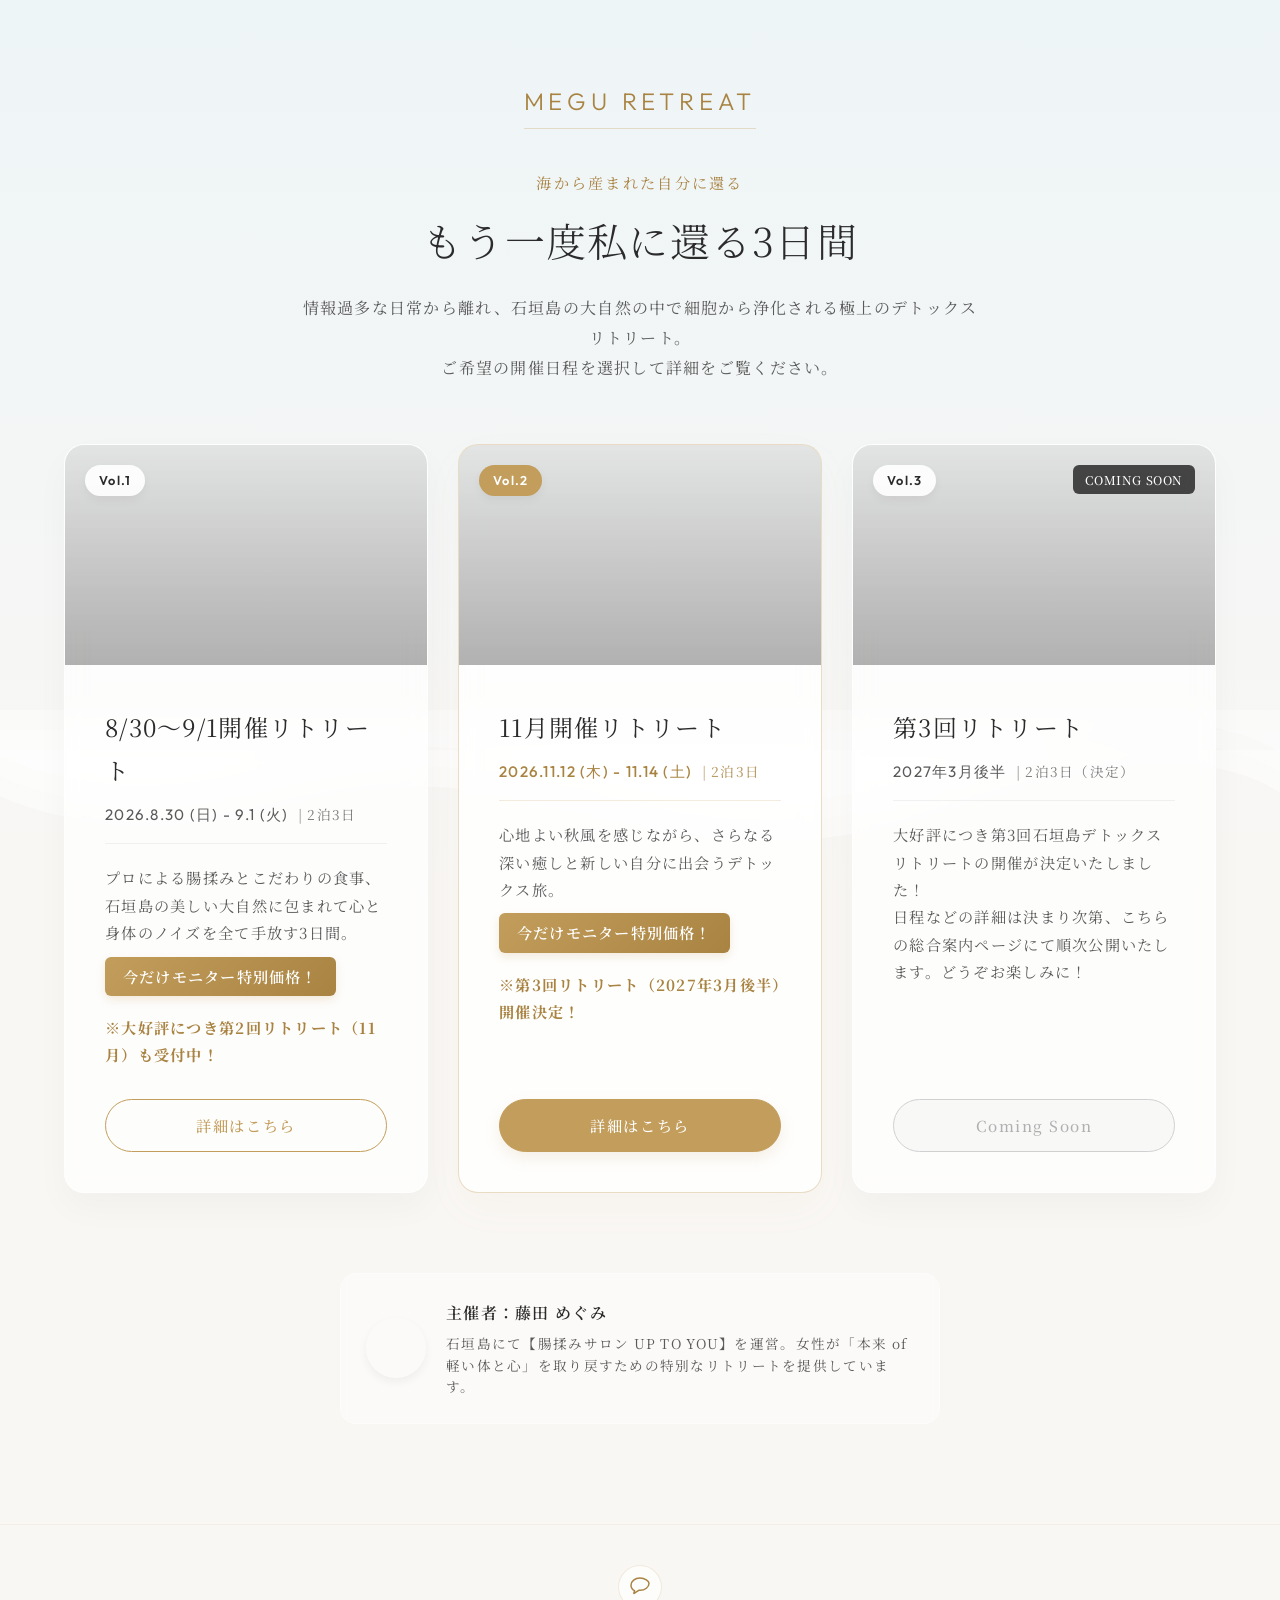
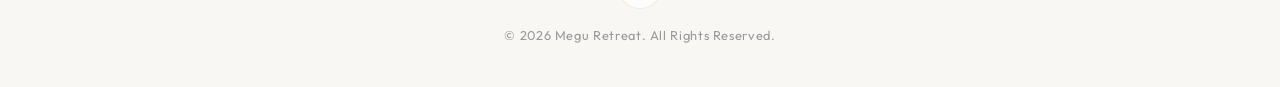
==== index.html @ 82de1147 "Add files via upload" ====
<!DOCTYPE html>
<html lang="ja">
<head>
    <meta charset="UTF-8">
    <meta name="viewport" content="width=device-width, initial-scale=1.0">
    <title>もう一度私に還る3日間 〜石垣島デトックスリトリート 総合案内〜</title>
    <meta name="description" content="もう一度私に還る3日間。腸から人生を整える石垣島リトリートの総合案内ページです。ご希望の日程を選択して詳細をご覧ください。">
    <!-- Google Fonts for premium typography -->
    <link rel="preconnect" href="https://fonts.googleapis.com">
    <link rel="preconnect" href="https://fonts.gstatic.com" crossorigin>
    <link href="https://fonts.googleapis.com/css2?family=Noto+Serif+JP:wght@300;400;600&family=Outfit:wght@300;400&display=swap" rel="stylesheet">
    <link rel="stylesheet" href="portal_style.css">
</head>
<body>
    <!-- Top Decorative Wave Background Overlay -->
    <div class="ocean-bg">
        <div class="wave wave1"></div>
        <div class="wave wave2"></div>
        <div class="wave wave3"></div>
    </div>

    <!-- Main Content -->
    <main class="portal-container">
        <!-- Header / Logo -->
        <header class="portal-header">
            <div class="logo">Megu Retreat</div>
        </header>

        <!-- Welcome Section -->
        <section class="welcome-section">
            <p class="welcome-sub">海から産まれた自分に還る</p>
            <h1 class="welcome-title">もう一度私に還る3日間</h1>
            <p class="welcome-desc">
                情報過多な日常から離れ、石垣島の大自然の中で細胞から浄化される極上のデトックスリトリート。<br>
                ご希望の開催日程を選択して詳細をご覧ください。
            </p>
        </section>

        <!-- Choice Cards Section -->
        <section class="cards-section">
            <div class="cards-grid">
                <!-- Vol.1 Card -->
                <div class="portal-card">
                    <div class="card-image-box" style="background-image: url('https://megu-ishigaki.github.io/retreat/images/683950818_955530456968960_5264120412928472228_n.jpg');">
                        <div class="card-badge">Vol.1</div>
                    </div>
                    <div class="card-content">
                        <h2 class="card-title">8/30〜9/1開催リトリート</h2>
                        <p class="card-date">2026.8.30 (日) - 9.1 (火) <span>| 2泊3日</span></p>
                        <p class="card-text">
                            プロによる腸揉みとこだわりの食事、石垣島の美しい大自然に包まれて心と身体のノイズを全て手放す3日間。<br>
                            <span class="monitor-badge">今だけモニター特別価格！</span>
                            <strong style="color: var(--primary-dark); display: block; margin-top: 8px;">※大好評につき第2回リトリート（11月）も受付中！</strong>
                        </p>
                        <a href="https://megu-ishigaki.github.io/retreat/" class="btn-portal">詳細はこちら</a>
                    </div>
                </div>

                <!-- Vol.2 Card (11月) -->
                <div class="portal-card highlight-card">
                    <div class="card-image-box" style="background-image: url('https://megu-ishigaki.github.io/retreat/images/678379756_1978113483078701_2156994088743516557_n.jpg');">
                        <div class="card-badge gold">Vol.2</div>
                    </div>
                    <div class="card-content">
                        <h2 class="card-title">11月開催リトリート</h2>
                        <p class="card-date gold-date">2026.11.12 (木) - 11.14 (土) <span>| 2泊3日</span></p>
                        <p class="card-text">
                            心地よい秋風を感じながら、さらなる深い癒しと新しい自分に出会うデトックス旅。<br>
                            <span class="monitor-badge">今だけモニター特別価格！</span>
                            <strong style="color: var(--primary-dark); display: block; margin-top: 8px;">※第3回リトリート（2027年3月後半）開催決定！</strong>
                        </p>
                        <a href="https://megu-ishigaki.github.io/retreat2/" class="btn-portal filled">詳細はこちら</a>
                    </div>
                </div>

                <!-- Vol.3 Card (第3回 Coming Soon) -->
                <div class="portal-card">
                    <div class="card-image-box" style="background-image: url('https://images.unsplash.com/photo-1507525428034-b723cf961d3e?auto=format&fit=crop&w=800&q=80');">
                        <div class="card-badge">Vol.3</div>
                        <div class="card-pop-tag" style="background: rgba(43,43,43,0.85);">COMING SOON</div>
                    </div>
                    <div class="card-content">
                        <h2 class="card-title">第3回リトリート</h2>
                        <p class="card-date">2027年3月後半 <span>| 2泊3日（決定）</span></p>
                        <p class="card-text">
                            大好評につき第3回石垣島デトックスリトリートの開催が決定いたしました！<br>
                            日程などの詳細は決まり次第、こちらの総合案内ページにて順次公開いたします。どうぞお楽しみに！
                        </p>
                        <a href="javascript:void(0);" class="btn-portal disabled">Coming Soon</a>
                    </div>
                </div>
            </div>
        </section>

        <!-- Organizer Brief -->
        <section class="organizer-brief">
            <div class="organizer-box">
                <div class="organizer-avatar" style="background-image: url('https://megu-ishigaki.github.io/retreat/images/676887972_970373008977301_2734371401482440871_n.jpg');"></div>
                <div class="organizer-info">
                    <h3>主催者：藤田 めぐみ</h3>
                    <p>石垣島にて【腸揉みサロン UP TO YOU】を運営。女性が「本来 of 軽い体と心」を取り戻すための特別なリトリートを提供しています。</p>
                </div>
            </div>
        </section>
    </main>

    <!-- Footer -->
    <footer class="portal-footer">
        <div class="footer-sns">
            <a href="https://lin.ee/xbLCPCN" target="_blank" rel="noopener noreferrer" class="sns-icon" title="LINE">
                <!-- Simple Elegant SVG LINE Bubble Icon -->
                <svg viewBox="0 0 24 24" width="24" height="24" stroke="currentColor" stroke-width="1.5" fill="none" stroke-linecap="round" stroke-linejoin="round">
                    <path d="M12 3c-4.97 0-9 3.19-9 7.13 0 2.27 1.34 4.29 3.52 5.56-.16.58-.59 2.12-.68 2.45-.1.38.13.37.28.27.21-.14 3.32-2.25 4.65-3.15.4.06.81.09 1.23.09 4.97 0 9-3.19 9-7.13C21 6.19 16.97 3 12 3z"></path>
                </svg>
            </a>
        </div>
        <p class="copyright">&copy; 2026 Megu Retreat. All Rights Reserved.</p>
    </footer>
</body>
</html>
---- portal_style.css ----
/* portal_style.css */

/* Reset & Root Variables */
:root {
    --primary: #c29d5b; /* Elegant gold tone */
    --primary-dark: #a98342;
    --text-main: #2b2b2b;
    --text-light: #5a5a5a;
    --bg-main: #f9f7f4; /* Very soft sandy white */
    --font-serif: 'Noto Serif JP', serif;
    --font-sans: 'Outfit', sans-serif;
    --transition-slow: all 0.6s cubic-bezier(0.25, 1, 0.5, 1);
    --transition-fast: all 0.3s ease;
}

* {
    margin: 0;
    padding: 0;
    box-sizing: border-box;
}

body {
    font-family: var(--font-serif);
    color: var(--text-main);
    background-color: var(--bg-main);
    line-height: 1.8;
    letter-spacing: 0.08em;
    min-height: 100vh;
    display: flex;
    flex-direction: column;
    position: relative;
    overflow-x: hidden;
}

a {
    text-decoration: none;
    color: inherit;
}

/* 🌊 Animated Ocean Wave Background */
.ocean-bg {
    position: fixed;
    top: 0;
    left: 0;
    width: 100%;
    height: 100%;
    background: linear-gradient(180deg, #eef5f7 0%, #f9f7f4 100%);
    z-index: -2;
    overflow: hidden;
}

.wave {
    position: absolute;
    bottom: -150px;
    left: 0;
    width: 200%;
    height: 300px;
    background: url('data:image/svg+xml;utf8,<svg xmlns="http://www.w3.org/2000/svg" viewBox="0 0 1200 120" preserveAspectRatio="none"><path d="M0,0V46.29c47.79,22.2,103.59,32.17,158,28,70.36-5.37,136.33-33.31,206.8-37.5C438.64,32.43,512.34,53.67,583,72.05c69.27,18,138.3,24.88,209.4,13.08,36.15-6,69.85-17.84,104.45-29.34C989.49,25,1113-14.29,1200,42.4V0Z" fill="%23ffffff" opacity="0.45"/></svg>') repeat-x;
    background-size: 50% 120px;
    transform: translate3d(0, 0, 0);
}

.wave1 {
    animation: wave-motion 25s cubic-bezier(0.36, 0.45, 0.63, 0.53) infinite;
    z-index: 1;
}

.wave2 {
    bottom: -130px;
    animation: wave-motion 18s cubic-bezier(0.36, 0.45, 0.63, 0.53) -2s infinite;
    opacity: 0.7;
    z-index: 2;
}

.wave3 {
    bottom: -110px;
    animation: wave-motion 12s cubic-bezier(0.36, 0.45, 0.63, 0.53) -4s infinite;
    opacity: 0.9;
    z-index: 3;
}

@keyframes wave-motion {
    0% { transform: translateX(0); }
    100% { transform: translateX(-50%); }
}

/* Main Container */
.portal-container {
    width: 90%;
    max-width: 1200px;
    margin: 0 auto;
    padding: 80px 0 100px;
    flex: 1;
    display: flex;
    flex-direction: column;
    justify-content: center;
}

/* Header */
.portal-header {
    text-align: center;
    margin-bottom: 40px;
}

.portal-header .logo {
    font-family: var(--font-sans);
    font-size: 1.5rem;
    font-weight: 300;
    letter-spacing: 0.2em;
    color: var(--primary-dark);
    text-transform: uppercase;
    display: inline-block;
    border-bottom: 1px solid rgba(194, 157, 91, 0.3);
    padding-bottom: 5px;
}

/* Welcome Section */
.welcome-section {
    text-align: center;
    margin-bottom: 60px;
}

.welcome-sub {
    font-size: 0.95rem;
    color: var(--primary-dark);
    letter-spacing: 0.15em;
    margin-bottom: 15px;
}

.welcome-title {
    font-size: 2.5rem;
    font-weight: 300;
    line-height: 1.4;
    margin-bottom: 25px;
    color: var(--text-main);
}

.welcome-desc {
    font-size: 1rem;
    color: var(--text-light);
    max-width: 680px;
    margin: 0 auto;
    line-height: 1.9;
}

/* Cards Section */
.cards-section {
    margin-bottom: 60px;
}

.cards-grid {
    display: grid;
    grid-template-columns: repeat(3, 1fr);
    gap: 30px;
}

/* Portal Card Style */
.portal-card {
    background: rgba(255, 255, 255, 0.7);
    border: 1px solid rgba(255, 255, 255, 0.5);
    border-radius: 20px;
    overflow: hidden;
    backdrop-filter: blur(10px);
    -webkit-backdrop-filter: blur(10px);
    box-shadow: 0 15px 35px rgba(0, 0, 0, 0.03);
    display: flex;
    flex-direction: column;
    transition: var(--transition-slow);
}

.portal-card:hover {
    transform: translateY(-8px);
    box-shadow: 0 25px 50px rgba(194, 157, 91, 0.08);
    border-color: rgba(194, 157, 91, 0.3);
    background: rgba(255, 255, 255, 0.85);
}

/* Highlighted (Vol.2) Card */
.highlight-card {
    border-color: rgba(194, 157, 91, 0.35);
    background: rgba(255, 255, 255, 0.8);
    box-shadow: 0 15px 40px rgba(194, 157, 91, 0.04);
}

.highlight-card:hover {
    border-color: rgba(194, 157, 91, 0.6);
    background: rgba(255, 255, 255, 0.95);
}

.card-image-box {
    height: 220px;
    background-size: cover;
    background-position: center;
    position: relative;
}

.card-image-box::before {
    content: '';
    position: absolute;
    top: 0; left: 0; width: 100%; height: 100%;
    background: linear-gradient(to bottom, rgba(0,0,0,0.1), rgba(0,0,0,0.3));
}

.card-badge {
    position: absolute;
    top: 20px;
    left: 20px;
    background: rgba(255, 255, 255, 0.9);
    color: var(--text-main);
    padding: 4px 14px;
    border-radius: 30px;
    font-family: var(--font-sans);
    font-size: 0.8rem;
    letter-spacing: 0.1em;
    font-weight: 600;
    box-shadow: 0 4px 10px rgba(0,0,0,0.05);
}

.card-badge.gold {
    background: var(--primary);
    color: #fff;
}

.card-pop-tag {
    position: absolute;
    top: 20px;
    right: 20px;
    background: rgba(194, 157, 91, 0.9);
    backdrop-filter: blur(5px);
    -webkit-backdrop-filter: blur(5px);
    color: #fff;
    font-size: 0.75rem;
    padding: 4px 12px;
    border-radius: 6px;
    letter-spacing: 0.05em;
    font-weight: 500;
}

.card-content {
    padding: 40px;
    flex: 1;
    display: flex;
    flex-direction: column;
}

.card-title {
    font-size: 1.5rem;
    font-weight: 400;
    margin-bottom: 10px;
    color: var(--text-main);
}

.card-date {
    font-family: var(--font-sans);
    font-size: 0.95rem;
    color: var(--text-light);
    margin-bottom: 20px;
    border-bottom: 1px solid rgba(0, 0, 0, 0.05);
    padding-bottom: 15px;
}

.card-date span {
    font-family: var(--font-serif);
    font-size: 0.85rem;
    opacity: 0.8;
    margin-left: 5px;
}

.gold-date {
    color: var(--primary-dark);
    font-weight: 500;
    border-color: rgba(194, 157, 91, 0.2);
}

.card-text {
    font-size: 0.95rem;
    color: var(--text-light);
    margin-bottom: 30px;
    line-height: 1.8;
    flex: 1;
}

/* Button Portal */
.btn-portal {
    display: block;
    text-align: center;
    border: 1px solid var(--primary);
    color: var(--primary);
    padding: 12px 30px;
    border-radius: 30px;
    font-size: 0.95rem;
    font-weight: 500;
    letter-spacing: 0.1em;
    transition: var(--transition-fast);
}

.btn-portal:hover {
    background-color: var(--primary);
    color: #fff;
    box-shadow: 0 8px 20px rgba(194, 157, 91, 0.2);
}

.btn-portal.filled {
    background-color: var(--primary);
    color: #fff;
    box-shadow: 0 6px 15px rgba(194, 157, 91, 0.15);
}

.btn-portal.filled:hover {
    background-color: var(--primary-dark);
    border-color: var(--primary-dark);
    box-shadow: 0 8px 25px rgba(194, 157, 91, 0.3);
}

.btn-portal.disabled {
    border-color: #d0d0d0;
    color: #b0b0b0;
    background-color: rgba(240, 240, 240, 0.4);
    cursor: not-allowed;
    pointer-events: none;
    box-shadow: none;
}

/* Organizer Brief */
.organizer-brief {
    margin-top: 20px;
    display: flex;
    justify-content: center;
}

.organizer-box {
    background: rgba(255, 255, 255, 0.4);
    border: 1px solid rgba(255, 255, 255, 0.3);
    border-radius: 16px;
    padding: 25px;
    display: flex;
    align-items: center;
    gap: 20px;
    max-width: 600px;
    backdrop-filter: blur(5px);
    -webkit-backdrop-filter: blur(5px);
}

.organizer-avatar {
    width: 60px;
    height: 60px;
    border-radius: 50%;
    background-size: cover;
    background-position: center;
    box-shadow: 0 4px 10px rgba(0,0,0,0.05);
    flex-shrink: 0;
}

.organizer-info h3 {
    font-size: 1rem;
    font-weight: 600;
    margin-bottom: 5px;
    color: var(--text-main);
}

.organizer-info p {
    font-size: 0.85rem;
    color: var(--text-light);
    line-height: 1.6;
}

/* Portal Footer */
.portal-footer {
    text-align: center;
    padding: 40px 0;
    border-top: 1px solid rgba(194, 157, 91, 0.1);
    background: transparent;
    z-index: 10;
}

.footer-sns {
    margin-bottom: 15px;
}

.sns-icon {
    display: inline-flex;
    align-items: center;
    justify-content: center;
    width: 44px;
    height: 44px;
    border-radius: 50%;
    background: rgba(255, 255, 255, 0.7);
    border: 1px solid rgba(194, 157, 91, 0.2);
    color: var(--primary-dark);
    transition: var(--transition-fast);
}

.sns-icon:hover {
    background: var(--primary);
    color: #fff;
    transform: scale(1.08);
    box-shadow: 0 5px 15px rgba(194, 157, 91, 0.2);
}

.copyright {
    font-family: var(--font-sans);
    font-size: 0.8rem;
    color: #999;
    letter-spacing: 0.05em;
}

/* Responsive Styles */
@media (max-width: 992px) {
    .cards-grid {
        grid-template-columns: repeat(2, 1fr);
        gap: 30px;
    }
}

@media (max-width: 768px) {
    .portal-container {
        padding: 50px 0 70px;
    }
    
    .welcome-title {
        font-size: 1.8rem;
    }
    
    .cards-grid {
        grid-template-columns: 1fr;
        gap: 30px;
    }
    
    .card-image-box {
        height: 180px;
    }
    
    .card-content {
        padding: 30px 20px;
    }
    
    .organizer-box {
        flex-direction: column;
        text-align: center;
        padding: 20px;
    }
}

/* 追加されたモニター価格バッジのスタイル */
.monitor-badge {
    display: inline-block;
    background: linear-gradient(135deg, #c29d5b 0%, #a98342 100%);
    color: #fff;
    font-size: 0.95rem;
    font-weight: 600;
    padding: 6px 18px;
    border-radius: 6px;
    margin: 10px 0;
    letter-spacing: 0.08em;
    box-shadow: 0 4px 10px rgba(194, 157, 91, 0.2);
}
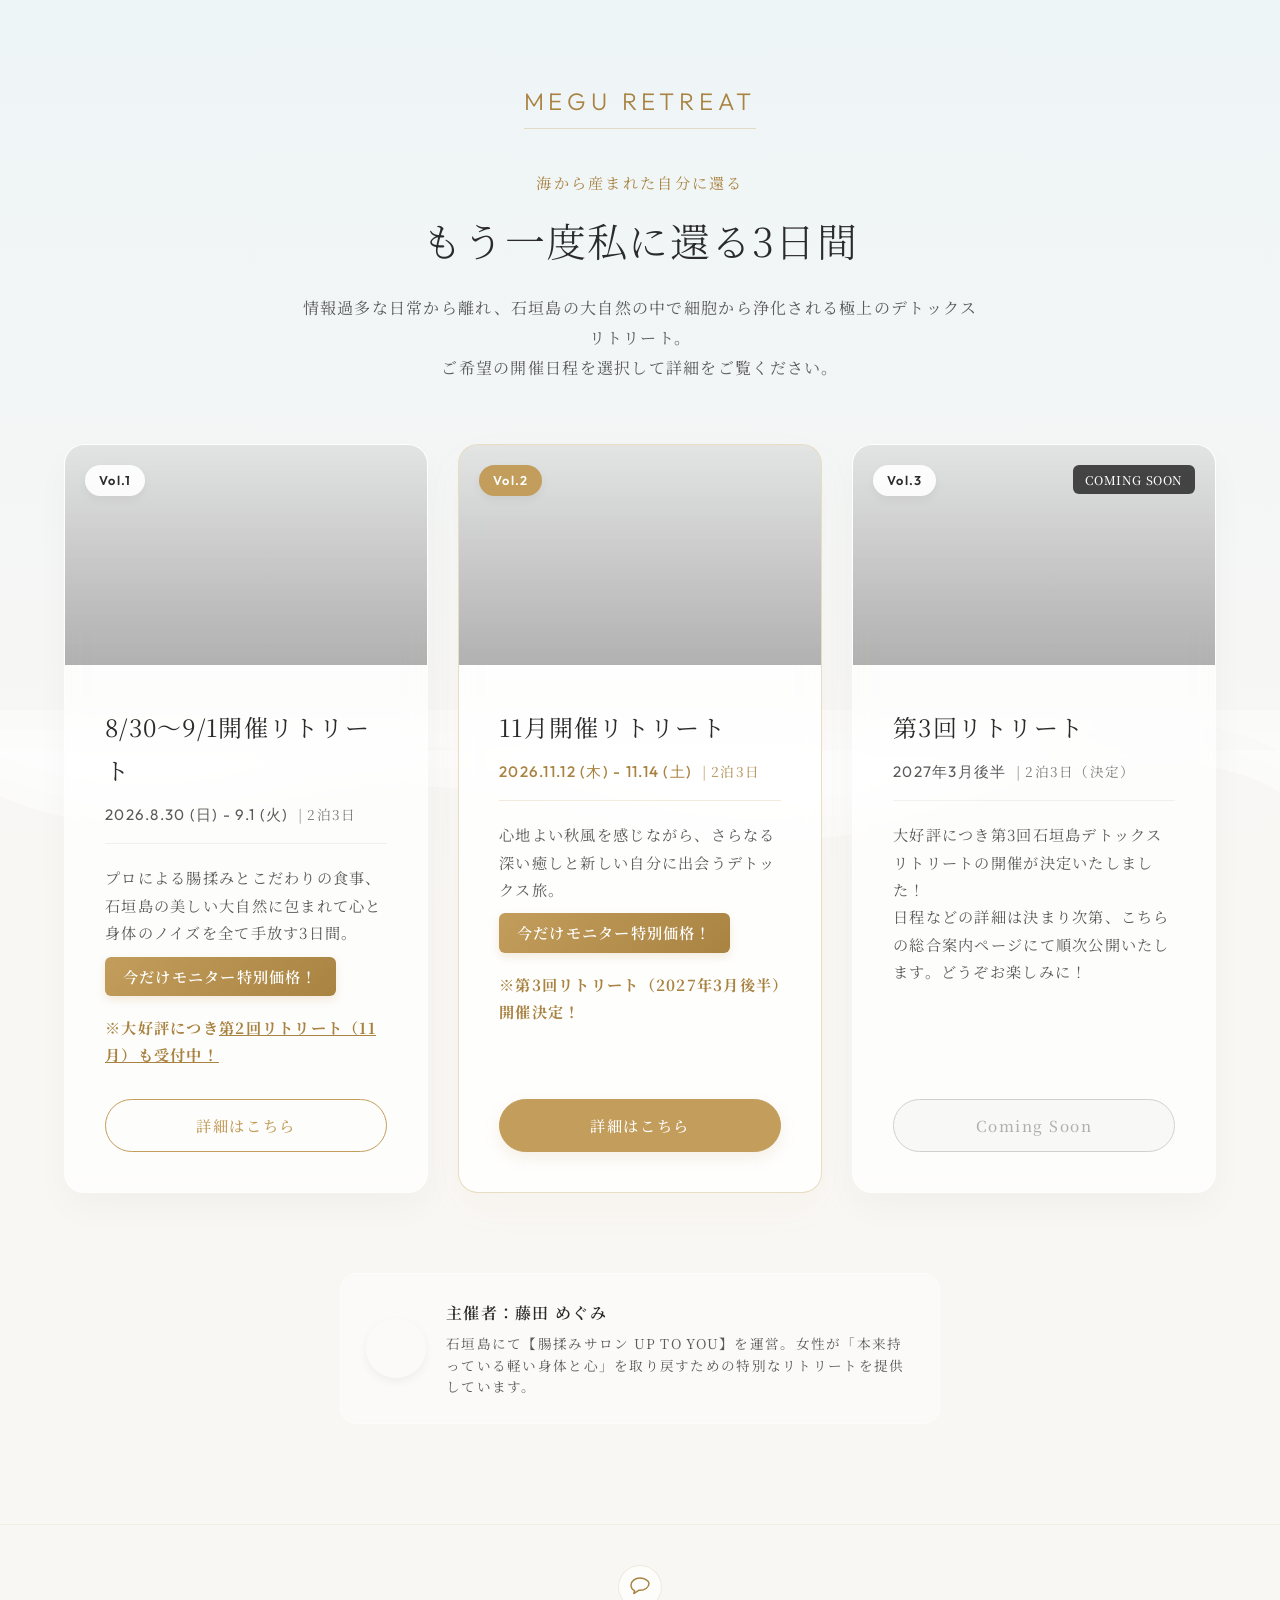
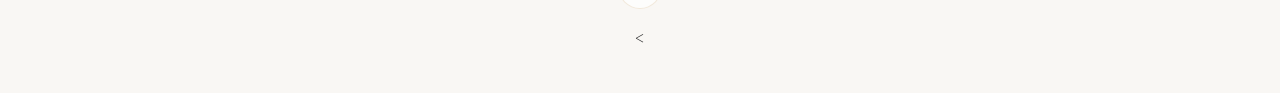
==== commit 7dbf5df4: "Add files via upload" ====
--- a/index.html
+++ b/index.html
@@ -50,7 +50,7 @@
                         <p class="card-text">
                             プロによる腸揉みとこだわりの食事、石垣島の美しい大自然に包まれて心と身体のノイズを全て手放す3日間。<br>
                             <span class="monitor-badge">今だけモニター特別価格！</span>
-                            <strong style="color: var(--primary-dark); display: block; margin-top: 8px;">※大好評につき第2回リトリート（11月）も受付中！</strong>
+                            <strong style="color: var(--primary-dark); display: block; margin-top: 8px;">※大好評につき<a href="../vol2/" style="color: var(--primary-dark); text-decoration: underline;">第2回リトリート（11月）も受付中！</a></strong>
                         </p>
                         <a href="https://megu-ishigaki.github.io/retreat/" class="btn-portal">詳細はこちら</a>
                     </div>
@@ -98,7 +98,7 @@
                 <div class="organizer-avatar" style="background-image: url('https://megu-ishigaki.github.io/retreat/images/676887972_970373008977301_2734371401482440871_n.jpg');"></div>
                 <div class="organizer-info">
                     <h3>主催者：藤田 めぐみ</h3>
-                    <p>石垣島にて【腸揉みサロン UP TO YOU】を運営。女性が「本来 of 軽い体と心」を取り戻すための特別なリトリートを提供しています。</p>
+                    <p>石垣島にて【腸揉みサロン UP TO YOU】を運営。女性が「本来持っている軽い身体と心」を取り戻すための特別なリトリートを提供しています。</p>
                 </div>
             </div>
         </section>
@@ -114,7 +114,4 @@
                 </svg>
             </a>
         </div>
-        <p class="copyright">&copy; 2026 Megu Retreat. All Rights Reserved.</p>
-    </footer>
-</body>
-</html>
+        <
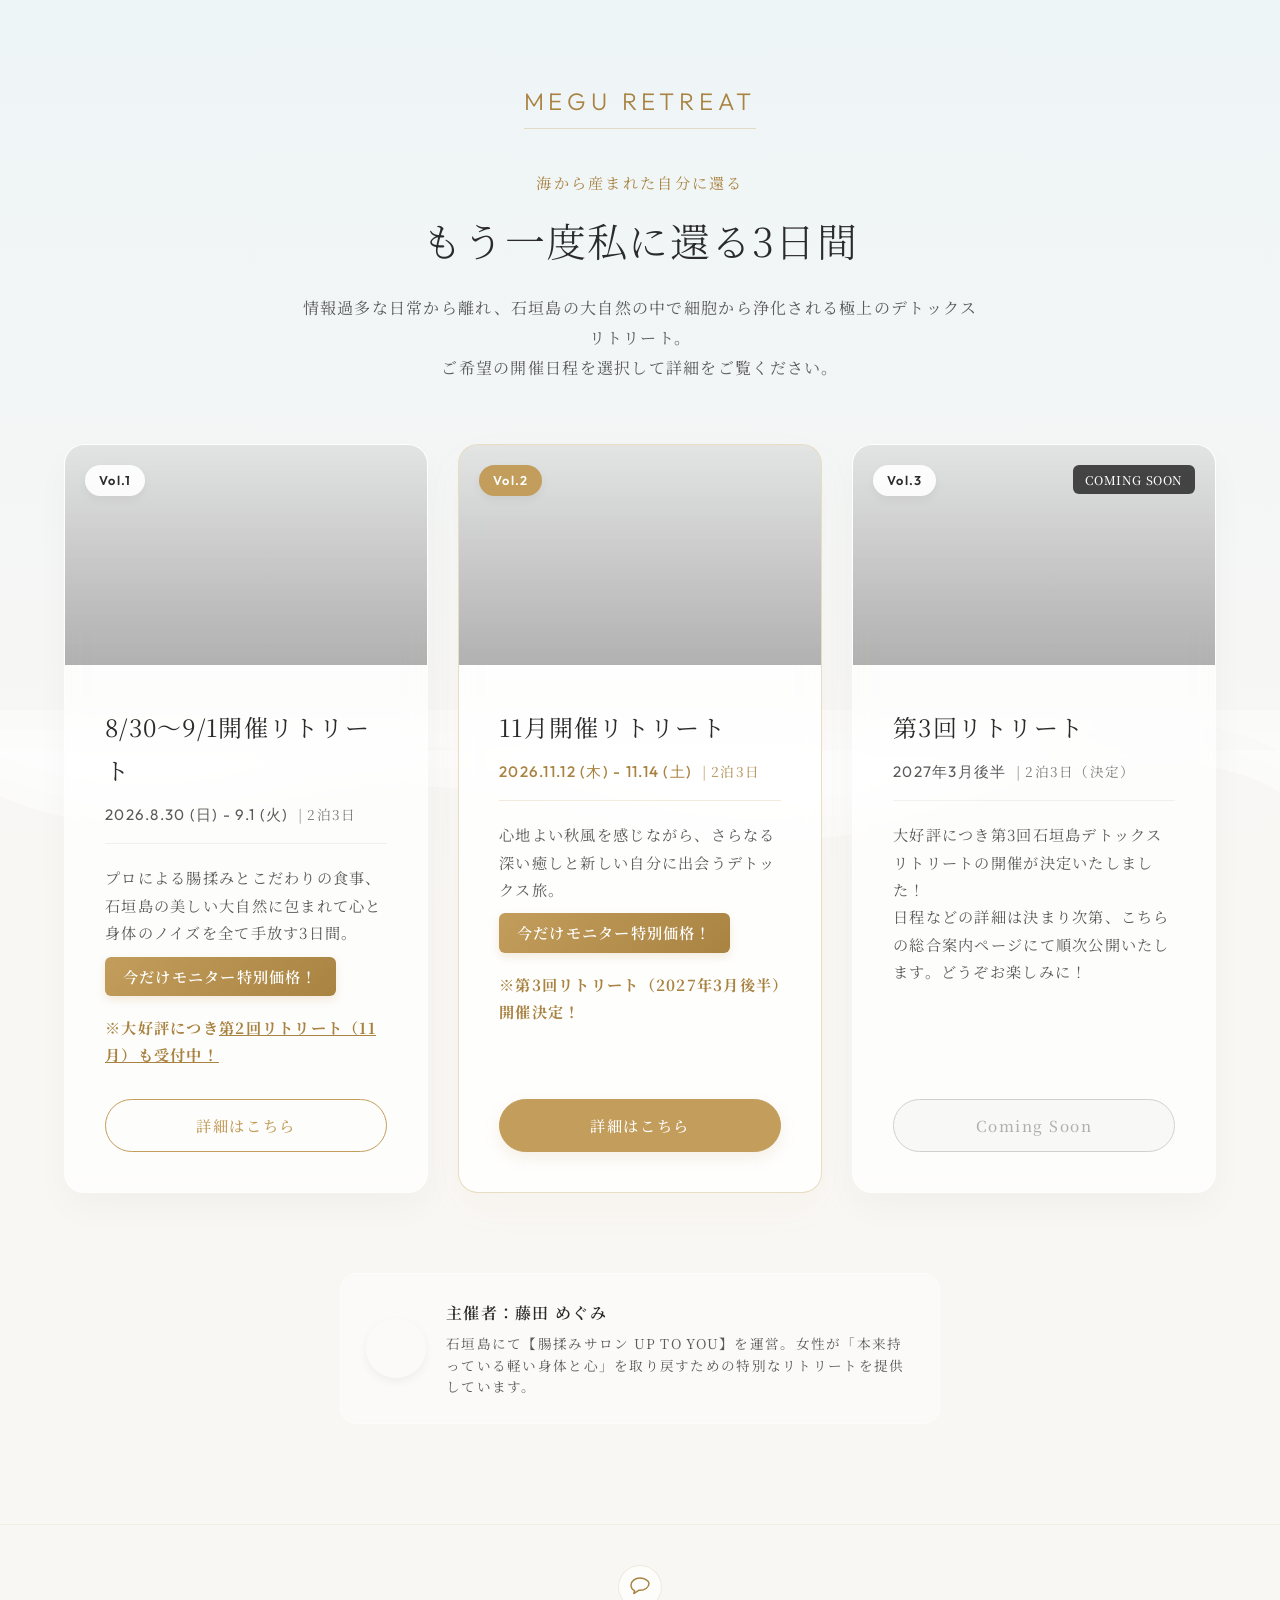
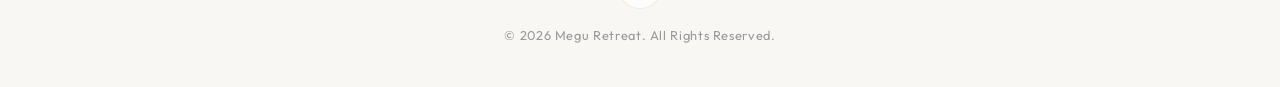
==== commit 5fb660cb: "Add files via upload" ====
--- a/index.html
+++ b/index.html
@@ -50,7 +50,7 @@
                         <p class="card-text">
                             プロによる腸揉みとこだわりの食事、石垣島の美しい大自然に包まれて心と身体のノイズを全て手放す3日間。<br>
                             <span class="monitor-badge">今だけモニター特別価格！</span>
-                            <strong style="color: var(--primary-dark); display: block; margin-top: 8px;">※大好評につき<a href="../vol2/" style="color: var(--primary-dark); text-decoration: underline;">第2回リトリート（11月）も受付中！</a></strong>
+                            <strong style="color: var(--primary-dark); display: block; margin-top: 8px;">※大好評につき<a href="https://megu-ishigaki.github.io/retreat2/" style="color: var(--primary-dark); text-decoration: underline;">第2回リトリート（11月）も受付中！</a></strong>
                         </p>
                         <a href="https://megu-ishigaki.github.io/retreat/" class="btn-portal">詳細はこちら</a>
                     </div>
@@ -114,4 +114,7 @@
                 </svg>
             </a>
         </div>
-        <+        <p class="copyright">&copy; 2026 Megu Retreat. All Rights Reserved.</p>
+    </footer>
+</body>
+</html>
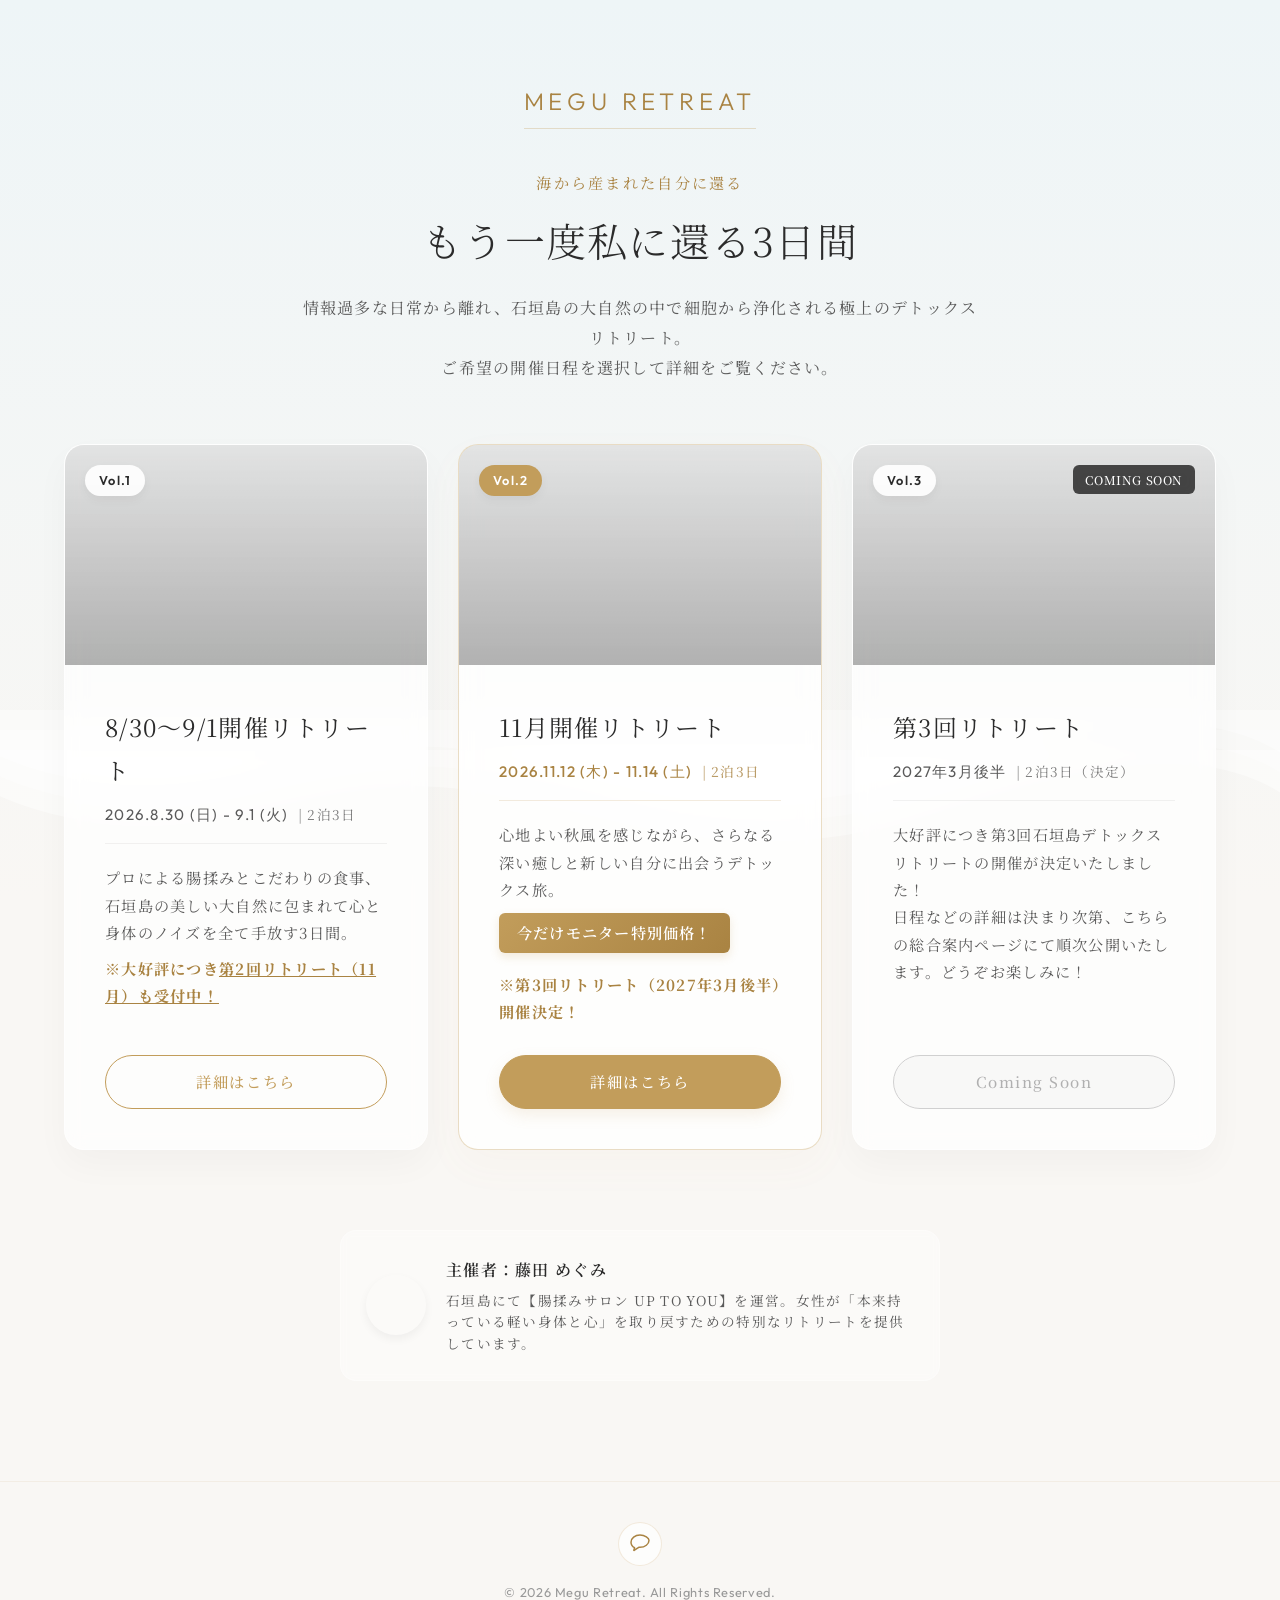
==== commit 56548d09: "Add files via upload" ====
--- a/index.html
+++ b/index.html
@@ -49,7 +49,6 @@
                         <p class="card-date">2026.8.30 (日) - 9.1 (火) <span>| 2泊3日</span></p>
                         <p class="card-text">
                             プロによる腸揉みとこだわりの食事、石垣島の美しい大自然に包まれて心と身体のノイズを全て手放す3日間。<br>
-                            <span class="monitor-badge">今だけモニター特別価格！</span>
                             <strong style="color: var(--primary-dark); display: block; margin-top: 8px;">※大好評につき<a href="https://megu-ishigaki.github.io/retreat2/" style="color: var(--primary-dark); text-decoration: underline;">第2回リトリート（11月）も受付中！</a></strong>
                         </p>
                         <a href="https://megu-ishigaki.github.io/retreat/" class="btn-portal">詳細はこちら</a>
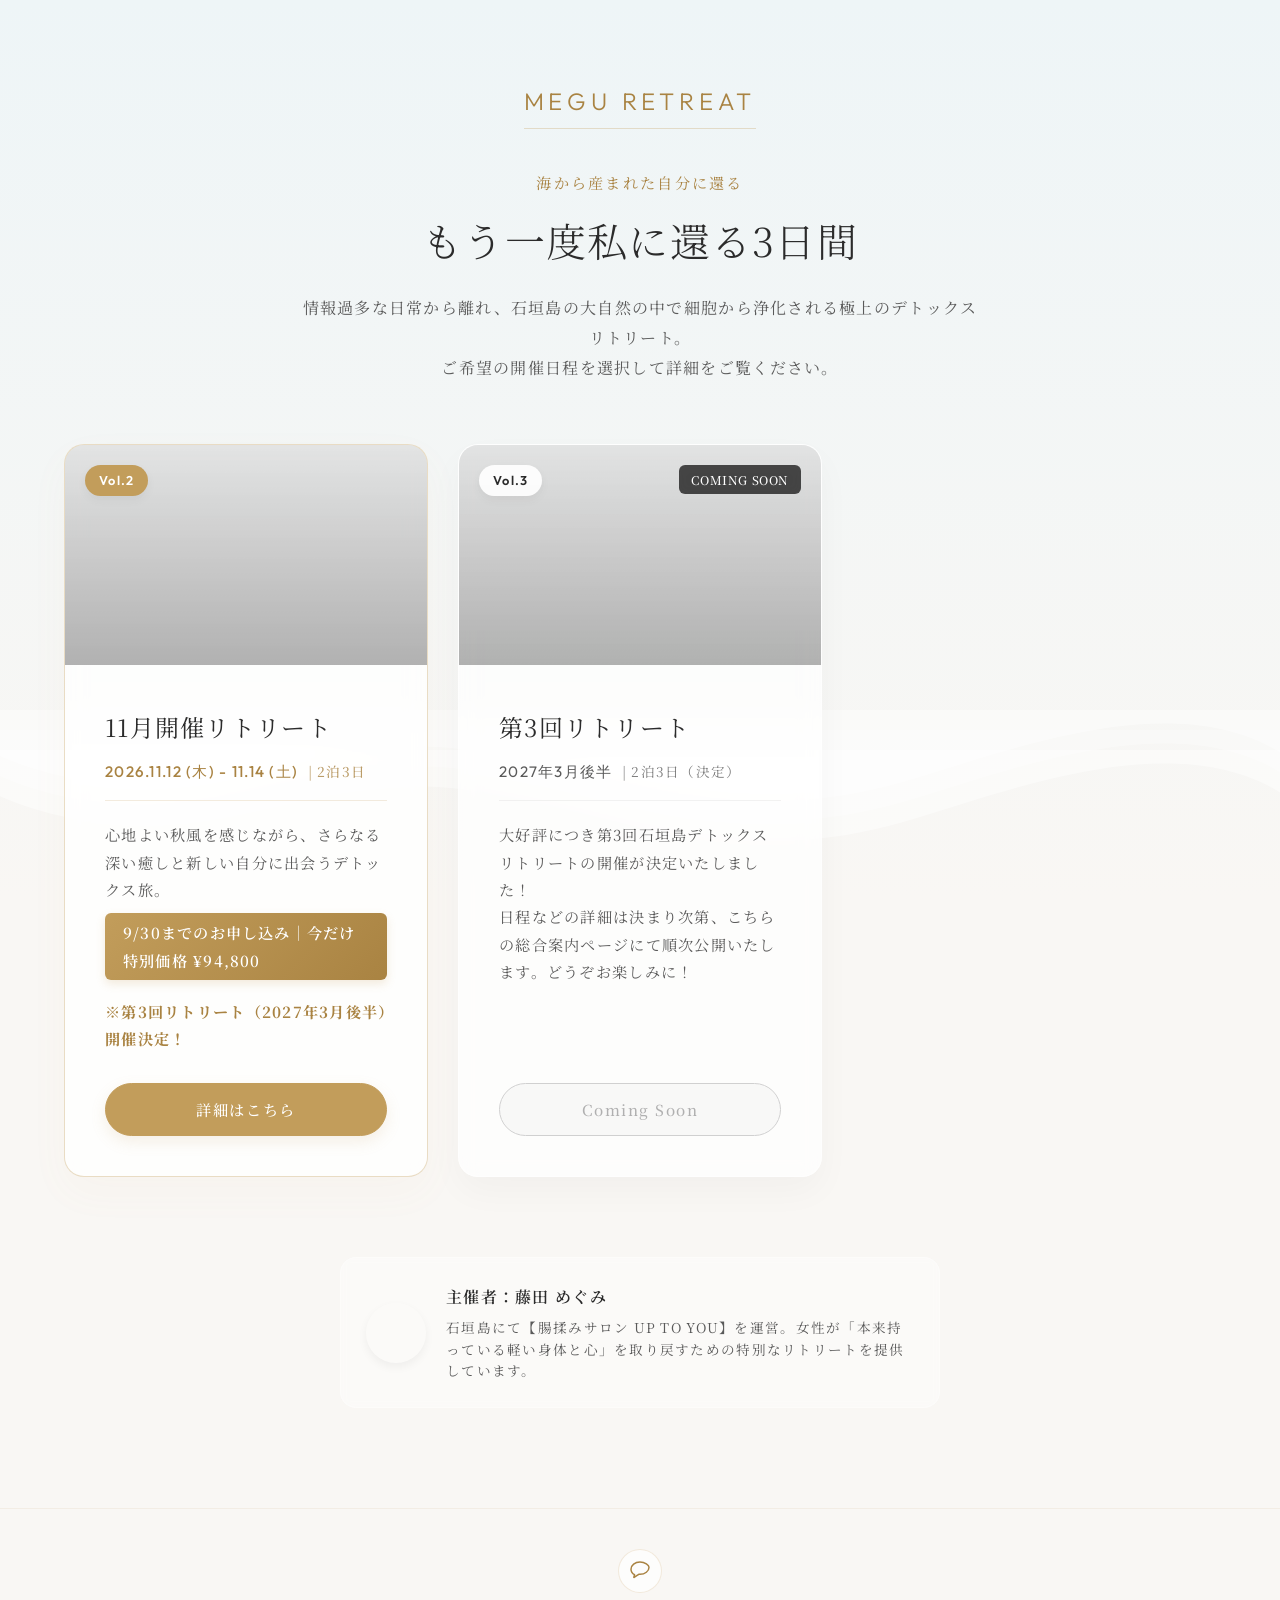
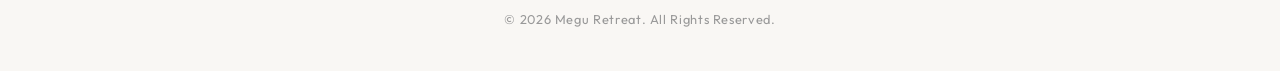
==== commit d3c71146: "content: update active retreat offer" ====
--- a/index.html
+++ b/index.html
@@ -39,22 +39,6 @@
         <!-- Choice Cards Section -->
         <section class="cards-section">
             <div class="cards-grid">
-                <!-- Vol.1 Card -->
-                <div class="portal-card">
-                    <div class="card-image-box" style="background-image: url('https://megu-ishigaki.github.io/retreat/images/683950818_955530456968960_5264120412928472228_n.jpg');">
-                        <div class="card-badge">Vol.1</div>
-                    </div>
-                    <div class="card-content">
-                        <h2 class="card-title">8/30〜9/1開催リトリート</h2>
-                        <p class="card-date">2026.8.30 (日) - 9.1 (火) <span>| 2泊3日</span></p>
-                        <p class="card-text">
-                            プロによる腸揉みとこだわりの食事、石垣島の美しい大自然に包まれて心と身体のノイズを全て手放す3日間。<br>
-                            <strong style="color: var(--primary-dark); display: block; margin-top: 8px;">※大好評につき<a href="https://megu-ishigaki.github.io/retreat2/" style="color: var(--primary-dark); text-decoration: underline;">第2回リトリート（11月）も受付中！</a></strong>
-                        </p>
-                        <a href="https://megu-ishigaki.github.io/retreat/" class="btn-portal">詳細はこちら</a>
-                    </div>
-                </div>
-
                 <!-- Vol.2 Card (11月) -->
                 <div class="portal-card highlight-card">
                     <div class="card-image-box" style="background-image: url('https://megu-ishigaki.github.io/retreat/images/678379756_1978113483078701_2156994088743516557_n.jpg');">
@@ -65,7 +49,7 @@
                         <p class="card-date gold-date">2026.11.12 (木) - 11.14 (土) <span>| 2泊3日</span></p>
                         <p class="card-text">
                             心地よい秋風を感じながら、さらなる深い癒しと新しい自分に出会うデトックス旅。<br>
-                            <span class="monitor-badge">今だけモニター特別価格！</span>
+                            <span class="monitor-badge">9/30までのお申し込み｜今だけ特別価格 ¥94,800</span>
                             <strong style="color: var(--primary-dark); display: block; margin-top: 8px;">※第3回リトリート（2027年3月後半）開催決定！</strong>
                         </p>
                         <a href="https://megu-ishigaki.github.io/retreat2/" class="btn-portal filled">詳細はこちら</a>
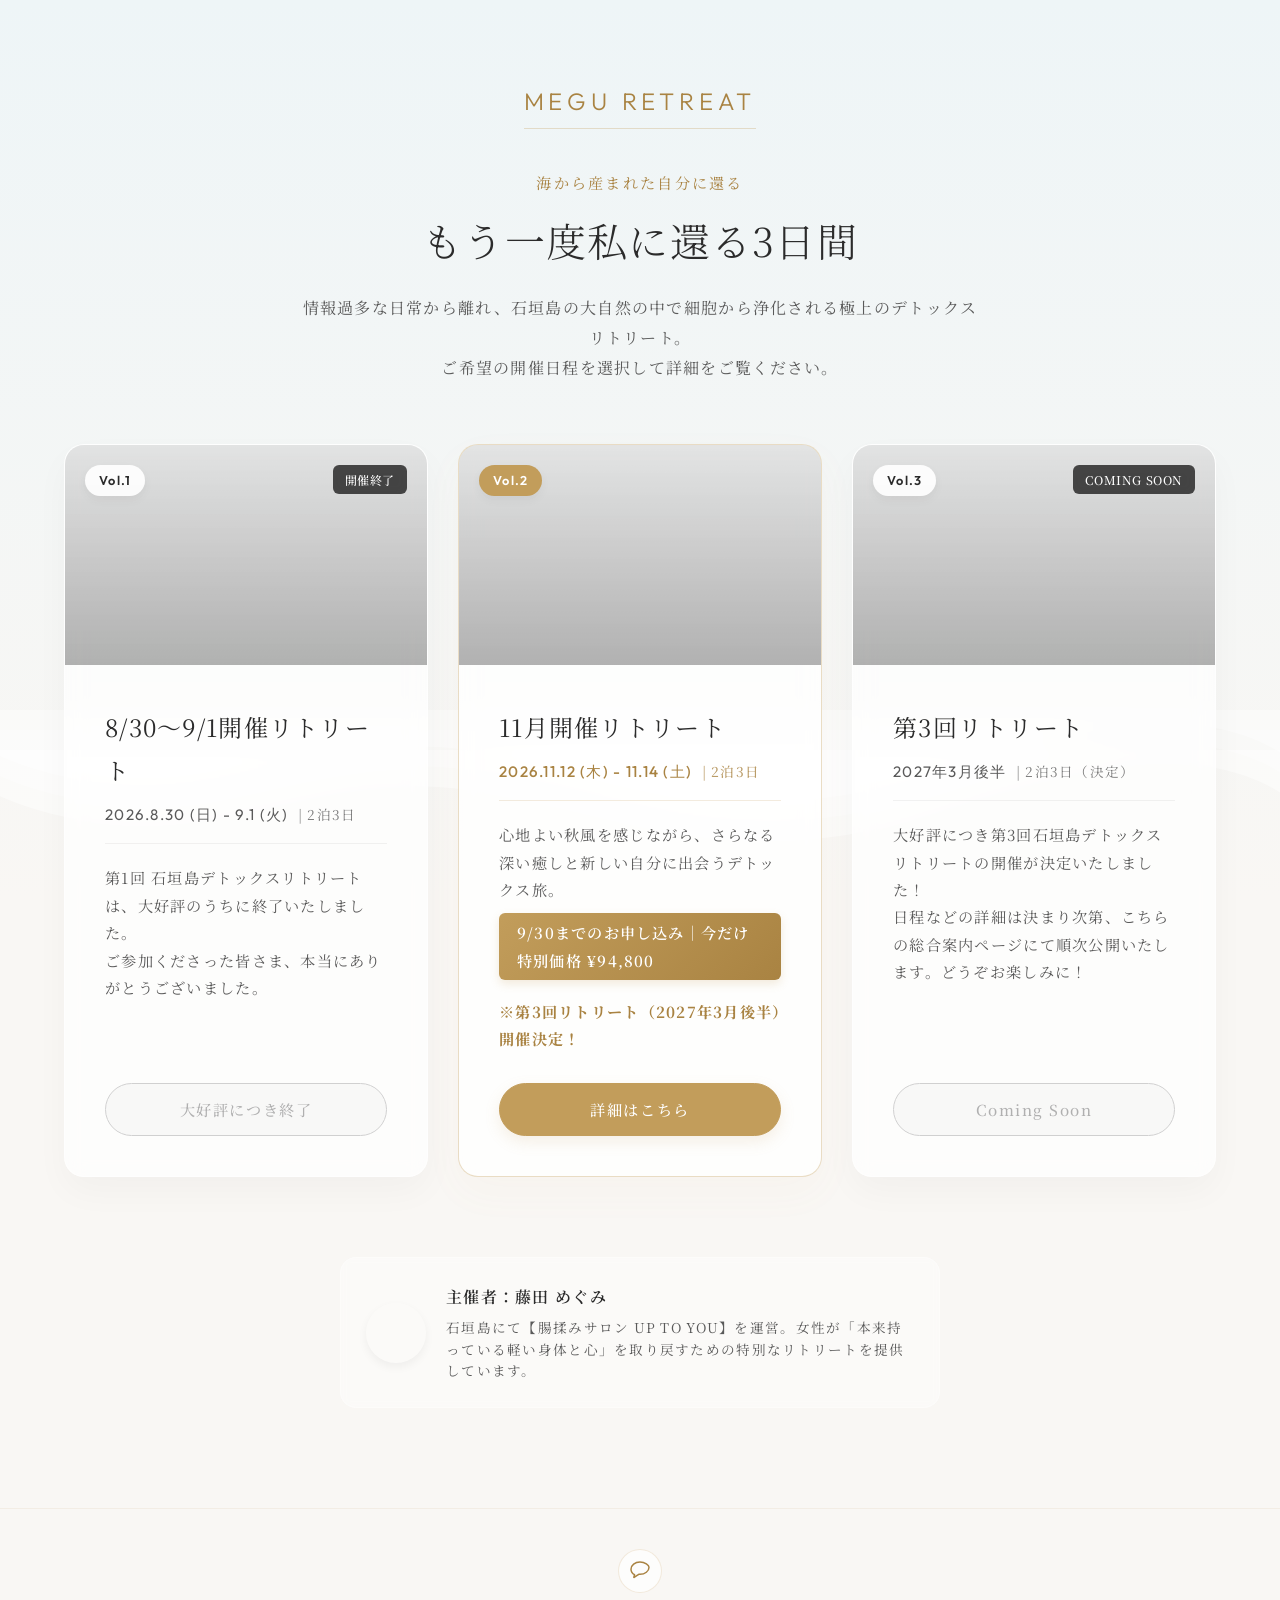
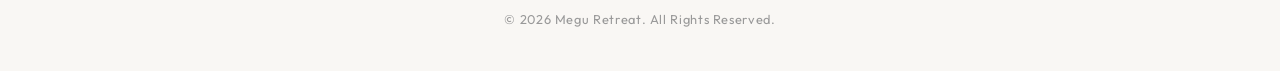
==== commit b5fa0340: "content: retain first retreat completion notice" ====
--- a/index.html
+++ b/index.html
@@ -39,6 +39,23 @@
         <!-- Choice Cards Section -->
         <section class="cards-section">
             <div class="cards-grid">
+                <!-- Vol.1 Card: completed -->
+                <div class="portal-card">
+                    <div class="card-image-box" style="background-image: url('https://megu-ishigaki.github.io/retreat/images/683950818_955530456968960_5264120412928472228_n.jpg');">
+                        <div class="card-badge">Vol.1</div>
+                        <div class="card-pop-tag" style="background: rgba(43,43,43,0.85);">開催終了</div>
+                    </div>
+                    <div class="card-content">
+                        <h2 class="card-title">8/30〜9/1開催リトリート</h2>
+                        <p class="card-date">2026.8.30 (日) - 9.1 (火) <span>| 2泊3日</span></p>
+                        <p class="card-text">
+                            第1回 石垣島デトックスリトリートは、大好評のうちに終了いたしました。<br>
+                            ご参加くださった皆さま、本当にありがとうございました。
+                        </p>
+                        <span class="btn-portal disabled" aria-disabled="true">大好評につき終了</span>
+                    </div>
+                </div>
+
                 <!-- Vol.2 Card (11月) -->
                 <div class="portal-card highlight-card">
                     <div class="card-image-box" style="background-image: url('https://megu-ishigaki.github.io/retreat/images/678379756_1978113483078701_2156994088743516557_n.jpg');">
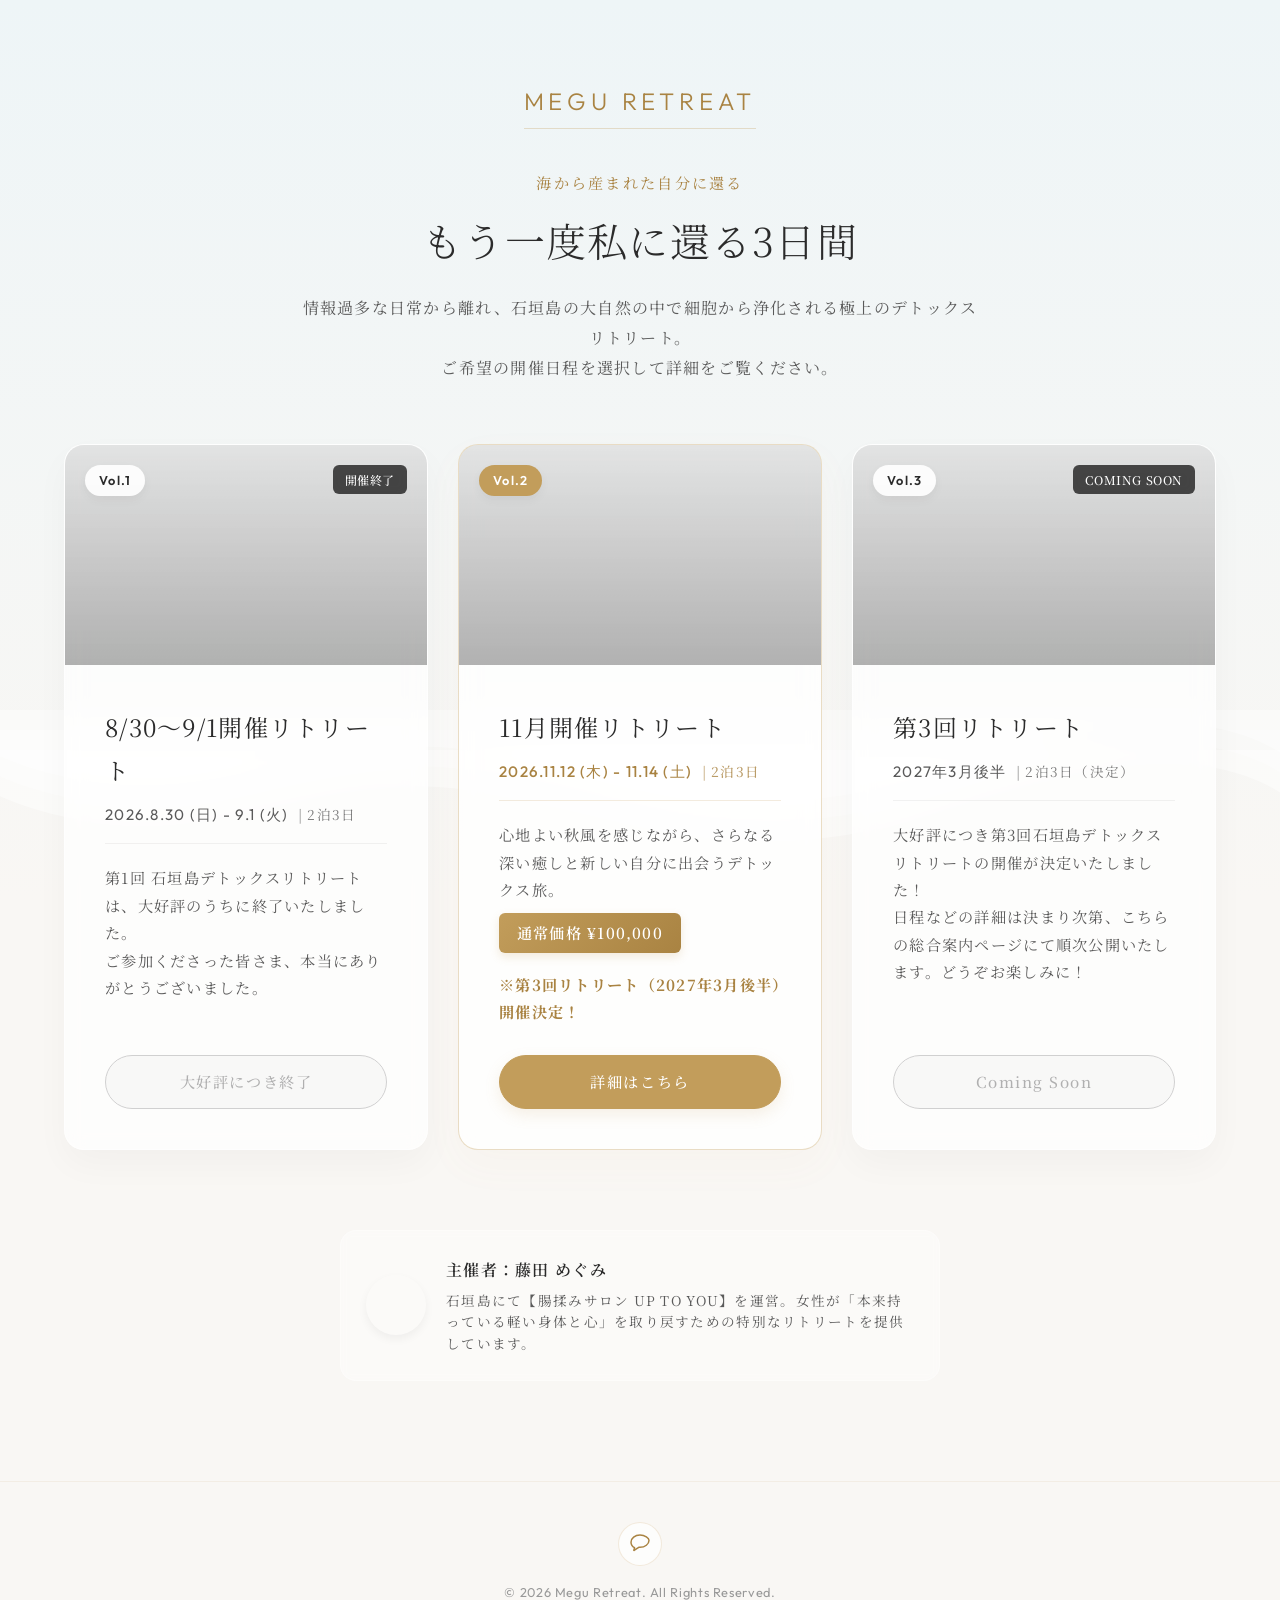
==== commit f28a6b23: "content: replace early offer with regular price" ====
--- a/index.html
+++ b/index.html
@@ -66,7 +66,7 @@
                         <p class="card-date gold-date">2026.11.12 (木) - 11.14 (土) <span>| 2泊3日</span></p>
                         <p class="card-text">
                             心地よい秋風を感じながら、さらなる深い癒しと新しい自分に出会うデトックス旅。<br>
-                            <span class="monitor-badge">9/30までのお申し込み｜今だけ特別価格 ¥94,800</span>
+                            <span class="monitor-badge">通常価格 ¥100,000</span>
                             <strong style="color: var(--primary-dark); display: block; margin-top: 8px;">※第3回リトリート（2027年3月後半）開催決定！</strong>
                         </p>
                         <a href="https://megu-ishigaki.github.io/retreat2/" class="btn-portal filled">詳細はこちら</a>
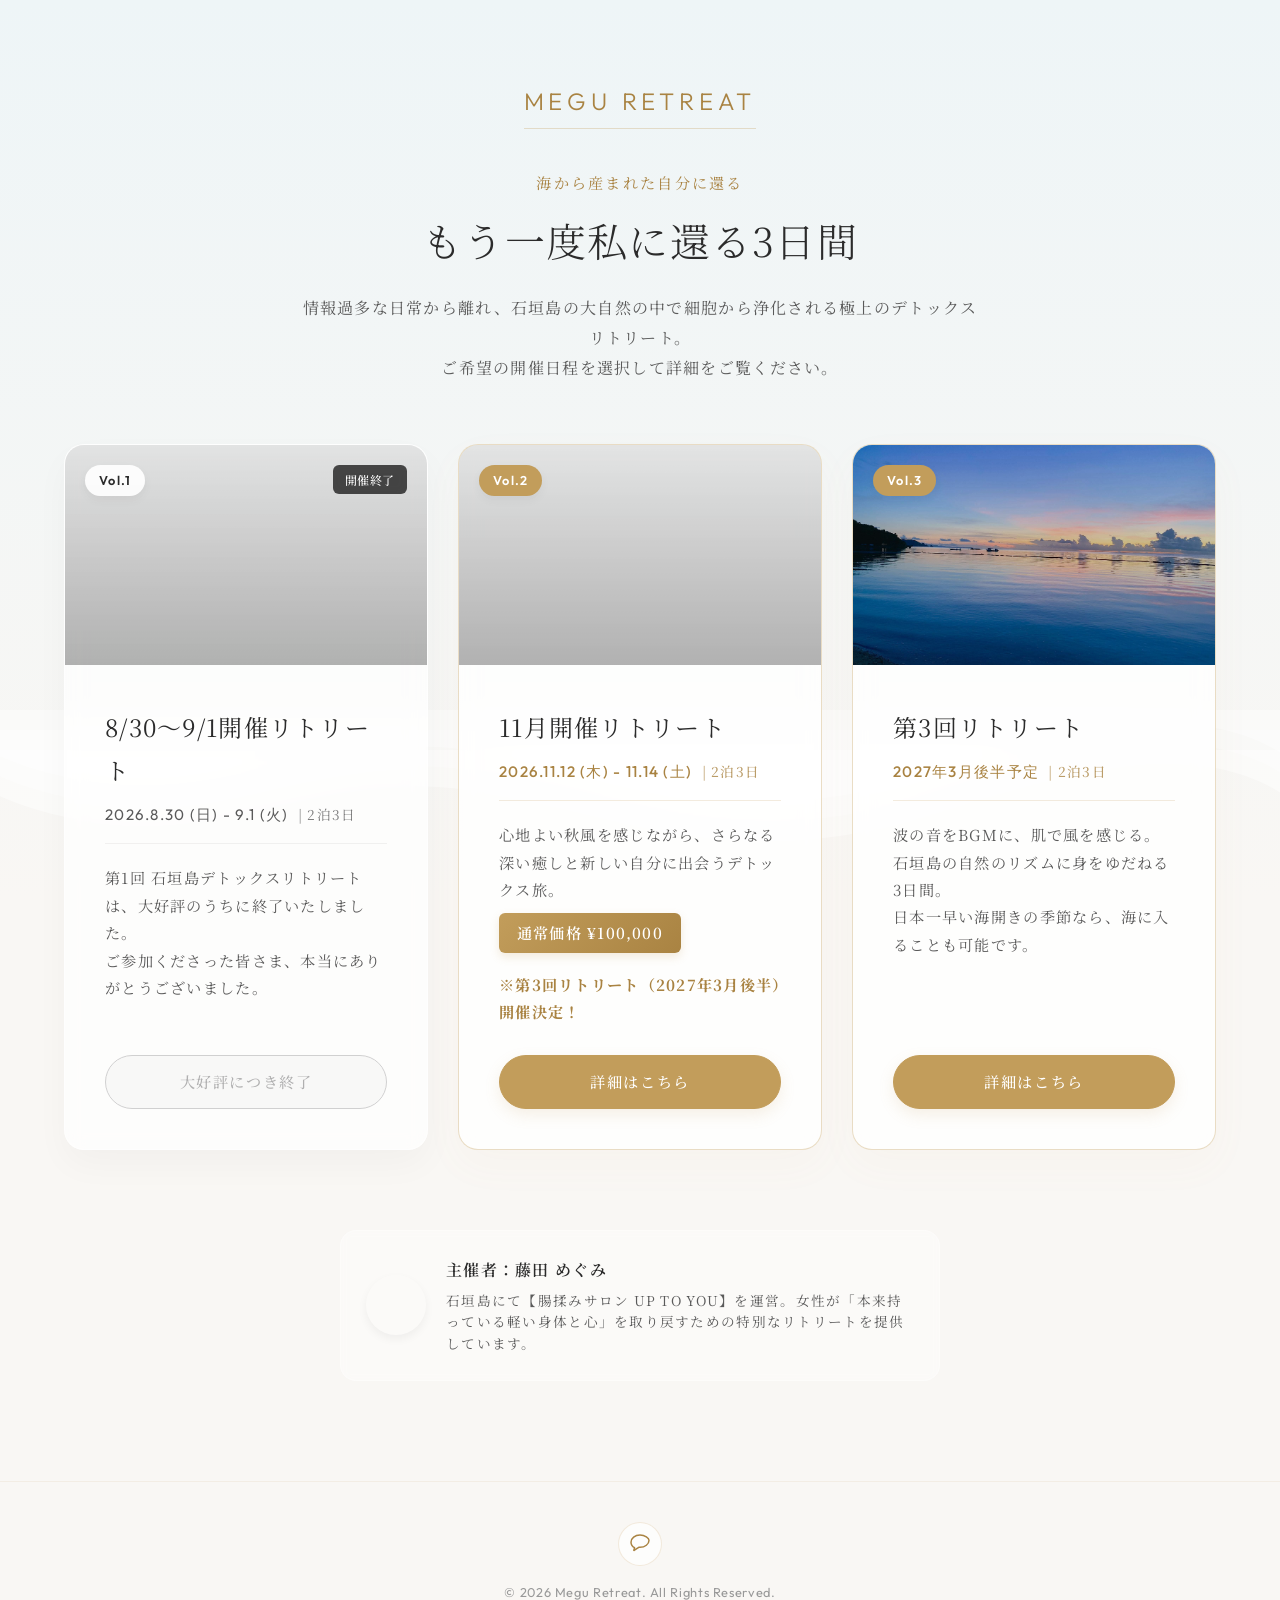
==== commit f8180c39: "feat: link portal to third retreat landing page" ====
--- a/index.html
+++ b/index.html
@@ -73,20 +73,19 @@
                     </div>
                 </div>
 
-                <!-- Vol.3 Card (第3回 Coming Soon) -->
-                <div class="portal-card">
-                    <div class="card-image-box" style="background-image: url('https://images.unsplash.com/photo-1507525428034-b723cf961d3e?auto=format&fit=crop&w=800&q=80');">
-                        <div class="card-badge">Vol.3</div>
-                        <div class="card-pop-tag" style="background: rgba(43,43,43,0.85);">COMING SOON</div>
+                <!-- Vol.3 Card -->
+                <div class="portal-card highlight-card">
+                    <div class="card-image-box" style="background-image: url('images/retreat3-hero.jpg');">
+                        <div class="card-badge gold">Vol.3</div>
                     </div>
                     <div class="card-content">
                         <h2 class="card-title">第3回リトリート</h2>
-                        <p class="card-date">2027年3月後半 <span>| 2泊3日（決定）</span></p>
+                        <p class="card-date gold-date">2027年3月後半予定 <span>| 2泊3日</span></p>
                         <p class="card-text">
-                            大好評につき第3回石垣島デトックスリトリートの開催が決定いたしました！<br>
-                            日程などの詳細は決まり次第、こちらの総合案内ページにて順次公開いたします。どうぞお楽しみに！
+                            波の音をBGMに、肌で風を感じる。石垣島の自然のリズムに身をゆだねる3日間。<br>
+                            日本一早い海開きの季節なら、海に入ることも可能です。
                         </p>
-                        <a href="javascript:void(0);" class="btn-portal disabled">Coming Soon</a>
+                        <a href="https://megu-ishigaki.github.io/retreat3/" class="btn-portal filled">詳細はこちら</a>
                     </div>
                 </div>
             </div>
